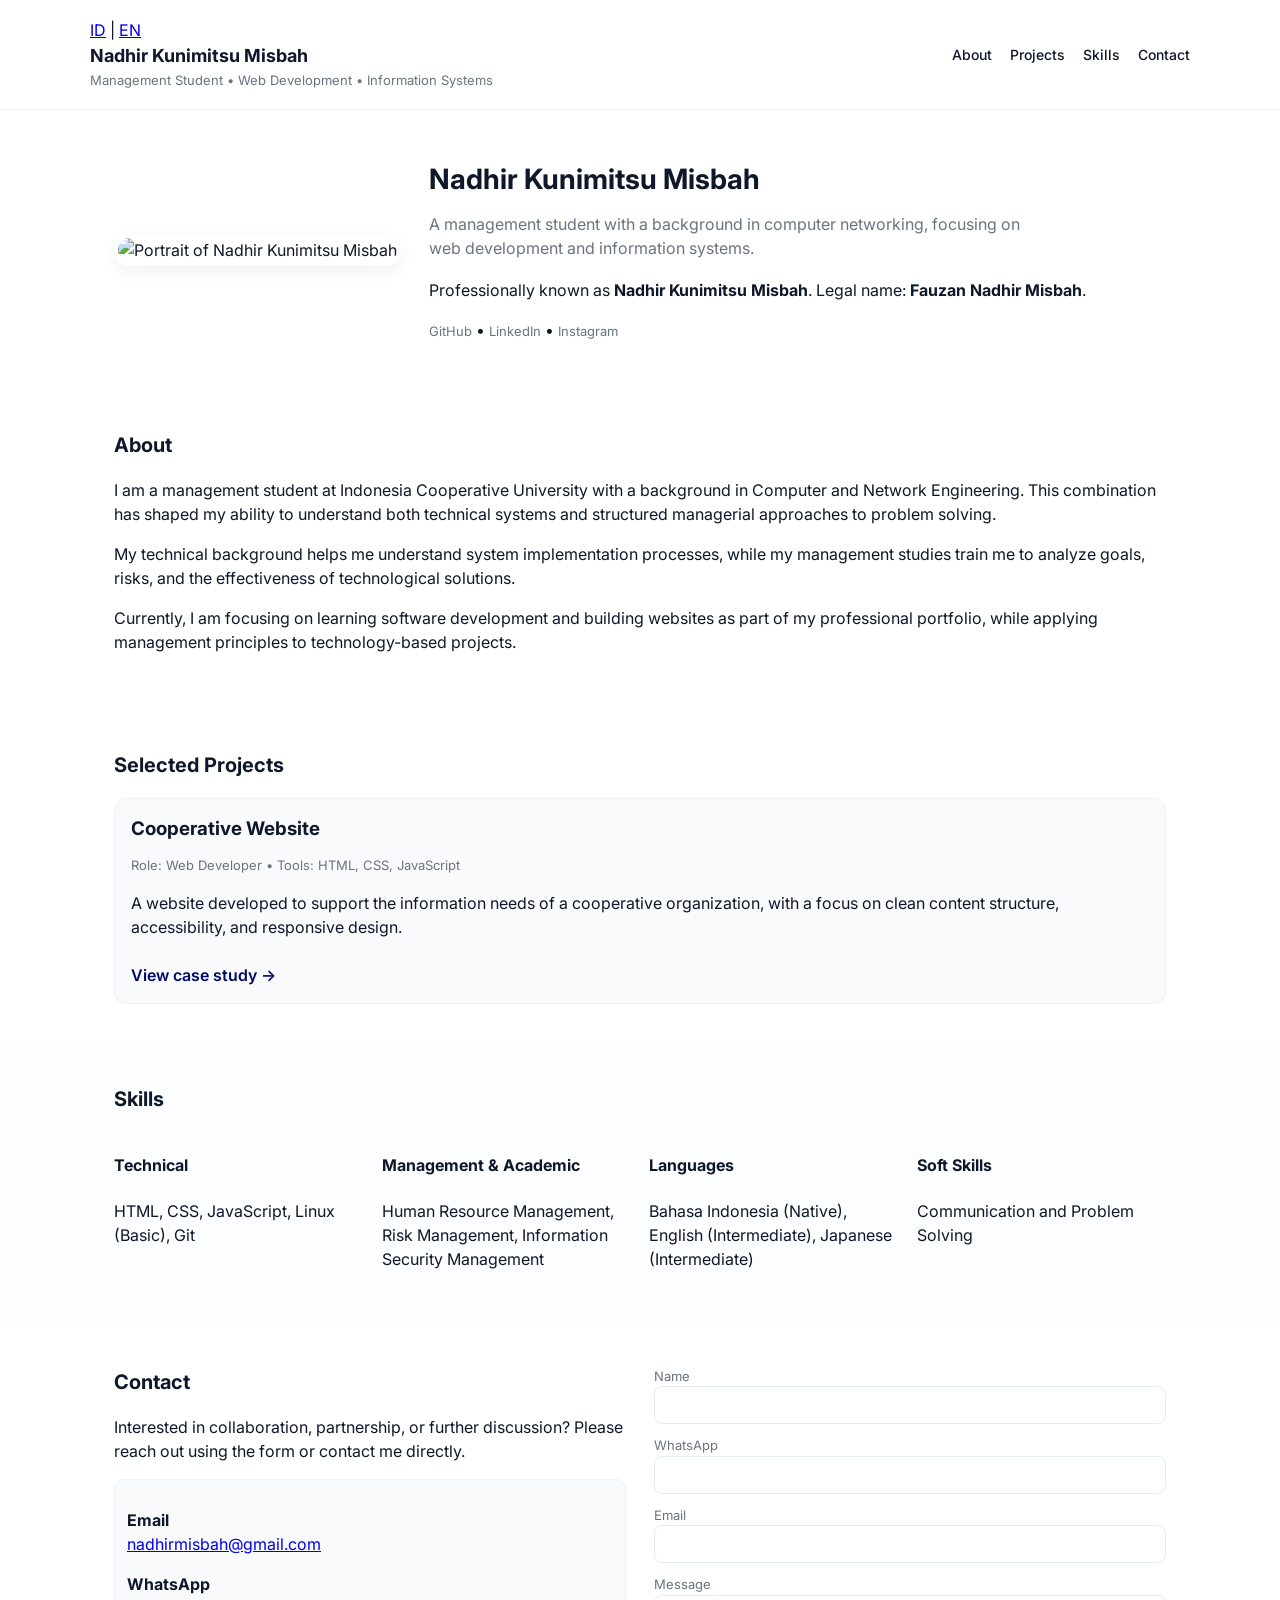
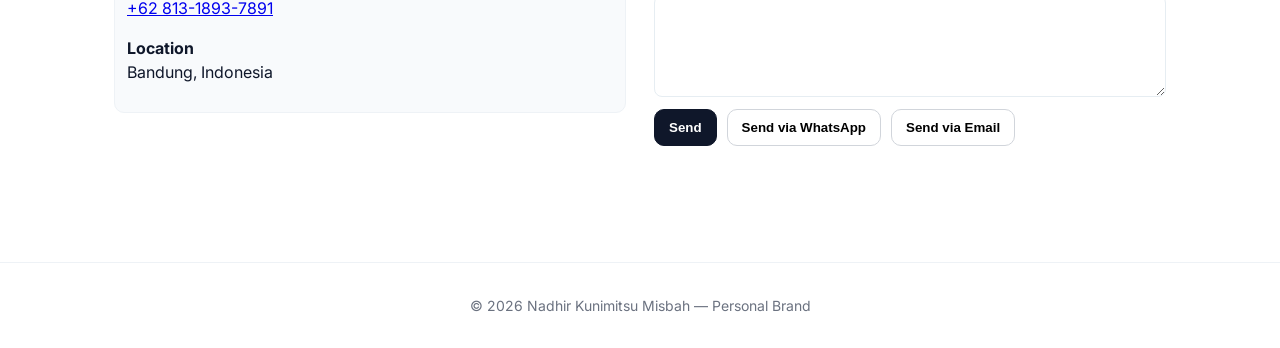
==== index-en.html @ 21fc48c5 "Initial portfolio website Add basic HTML, CSS, and JavaScript files for personal portfolio website." ====
<!doctype html>
<html lang="en">

<head>
  <meta charset="utf-8" />
  <meta name="viewport" content="width=device-width, initial-scale=1" />

  <title>Nadhir Kunimitsu Misbah | Management Student & Web Development</title>

  <!-- SEO -->
  <meta name="description"
    content="Portfolio of Nadhir Kunimitsu Misbah, a management student with a background in computer networking, focusing on web development and information systems.">

  <!-- Open Graph -->
  <meta property="og:title" content="Nadhir Kunimitsu Misbah — Web Development & Management">
  <meta property="og:description"
    content="Portfolio of a management student with a background in computer networking, focusing on web development and organizational digitalization.">
  <meta property="og:type" content="website">
  <meta property="og:url" content="https://portofolionadhirkunimitsumisbah.netlify.app/index-en.html">
  <meta property="og:image" content="https://portofolionadhirkunimitsumisbah.netlify.app/assets/profile.png">

  <!-- Font -->
  <link href="https://fonts.googleapis.com/css2?family=Inter:wght@300;400;600;700&display=swap" rel="stylesheet">

  <link rel="stylesheet" href="styles.css">
</head>

<body>

  <!-- HEADER -->
  <header class="site-header">
    <div class="container header-inner">
      <div class="brand">
        <div class="lang-switch">
          <a href="index.html">ID</a> | <a href="index-en.html">EN</a>
        </div>

        <div class="name">Nadhir Kunimitsu Misbah</div>
        <p class="role">Management Student • Web Development • Information Systems</p>
      </div>

      <button class="menu-toggle" aria-label="Toggle menu" aria-expanded="false">☰</button>

      <nav class="nav">
        <a href="#about">About</a>
        <a href="#projects">Projects</a>
        <a href="#skills">Skills</a>
        <a href="#contact">Contact</a>
      </nav>
    </div>
  </header>

  <main>

    <!-- HERO -->
    <section id="hero" class="hero">
      <div class="container hero-inner">
        <div class="hero-left">
          <img src="assets/profile.png"
            alt="Portrait of Nadhir Kunimitsu Misbah"
            class="profile-photo"
            width="220"
            height="220"
            loading="lazy">
        </div>

        <div class="hero-right">
          <h1>Nadhir Kunimitsu Misbah</h1>
          <p class="headline">
            A management student with a background in computer networking,
            focusing on web development and information systems.
          </p>
          <p>
            Professionally known as <strong>Nadhir Kunimitsu Misbah</strong>.
            Legal name: <strong>Fauzan Nadhir Misbah</strong>.
          </p>

          <div class="links">
            <a href="https://github.com/nadhirmisbah-cell" target="_blank" rel="noopener noreferrer">GitHub</a> •
            <a href="https://www.linkedin.com/in/nadhir-misbah-3932ab366" target="_blank" rel="noopener noreferrer">LinkedIn</a> •
            <a href="https://www.instagram.com/nadhir_dev" target="_blank" rel="noopener noreferrer">Instagram</a>
          </div>
        </div>
      </div>
    </section>

    <!-- ABOUT -->
    <section id="about" class="section">
      <div class="container">
        <h2>About</h2>

        <p>
          I am a management student at Indonesia Cooperative University
          with a background in Computer and Network Engineering.
          This combination has shaped my ability to understand both technical systems
          and structured managerial approaches to problem solving.
        </p>

        <p>
          My technical background helps me understand system implementation processes,
          while my management studies train me to analyze goals, risks,
          and the effectiveness of technological solutions.
        </p>

        <p>
          Currently, I am focusing on learning software development and building websites
          as part of my professional portfolio, while applying management principles
          to technology-based projects.
        </p>
      </div>
    </section>

    <!-- PROJECTS -->
    <section id="projects" class="section">
      <div class="container">
        <h2>Selected Projects</h2>

        <ul class="projects-grid">
          <li class="project-card">
            <h3>Cooperative Website</h3>
            <p class="muted">Role: Web Developer • Tools: HTML, CSS, JavaScript</p>
            <p>
              A website developed to support the information needs of a cooperative organization,
              with a focus on clean content structure, accessibility, and responsive design.
            </p>
            <a class="project-link" href="project-koperasi-en.html">View case study →</a>
          </li>
        </ul>

      </div>
    </section>

    <!-- SKILLS -->
    <section id="skills" class="section light">
      <div class="container">
        <h2>Skills</h2>

        <div class="skill-list">
          <div class="skill">
            <h4>Technical</h4>
            <p>HTML, CSS, JavaScript, Linux (Basic), Git</p>
          </div>

          <div class="skill">
            <h4>Management & Academic</h4>
            <p>Human Resource Management, Risk Management, Information Security Management</p>
          </div>

          <div class="skill">
            <h4>Languages</h4>
            <p>Bahasa Indonesia (Native), English (Intermediate), Japanese (Intermediate)</p>
          </div>

          <div class="skill">
            <h4>Soft Skills</h4>
            <p>Communication and Problem Solving</p>
          </div>
        </div>
      </div>
    </section>

    <!-- CONTACT -->
    <section id="contact" class="section">
      <div class="container contact-inner">
        <div class="contact-left">
          <h2>Contact</h2>
          <p>
            Interested in collaboration, partnership, or further discussion?
            Please reach out using the form or contact me directly.
          </p>

          <div class="contact-card">
            <p><strong>Email</strong><br>
              <a href="mailto:nadhirmisbah@gmail.com">nadhirmisbah@gmail.com</a>
            </p>
            <p><strong>WhatsApp</strong><br>
              <a href="https://wa.me/6281318937891">+62 813-1893-7891</a>
            </p>
            <p><strong>Location</strong><br>Bandung, Indonesia</p>
          </div>
        </div>

        <form class="contact-form" data-netlify="true" name="contact" method="POST" netlify-honeypot="bot-field">

          <input type="hidden" name="form-name" value="contact">
          <input type="hidden" name="subject" value="Contact from Portfolio">

          <label style="display:none">
            Don’t fill this out if you're human:
            <input name="bot-field">
          </label>

          <label>
            <span>Name</span>
            <input type="text" name="name" required>
          </label>

          <label>
            <span>WhatsApp</span>
            <input type="text" name="whatsapp" required>
          </label>

          <label>
            <span>Email</span>
            <input type="email" name="email" required>
          </label>

          <label>
            <span>Message</span>
            <textarea name="message" rows="5" required></textarea>
          </label>

          <div class="form-actions">
            <button type="submit" class="btn primary">Send</button>
            <button type="button" id="whatsappBtn" class="btn outline">Send via WhatsApp</button>
            <button type="button" id="mailtoBtn" class="btn outline">Send via Email</button>
          </div>

          <p id="formStatus" class="form-status" aria-live="polite"></p>
        </form>
      </div>
    </section>

  </main>

  <!-- FOOTER -->
  <footer class="site-footer">
    <div class="container">
      <p>© <span id="year"></span> Nadhir Kunimitsu Misbah — Personal Brand</p>
    </div>
  </footer>

  <script src="script.js"></script>
</body>

</html>
---- styles.css ----
/* =========================
   ROOT & RESET
========================= */
:root {
  --bg: #ffffff;
  --text: #0f172a;
  --muted: #6b7280;
  --accent: #000967;
  --card: #f8fafc;
  --radius: 12px;
  --max-width: 1100px;
  --container-pad: 24px;
  color-scheme: light;
}

* {
  box-sizing: border-box;
}

html,
body {
  margin: 0;
  padding: 0;
  background: var(--bg);
  color: var(--text);
  line-height: 1.5;
}

body {
  font-family: "Inter", system-ui, -apple-system, "Segoe UI", Roboto, Arial, sans-serif;
}

/* =========================
   LAYOUT
========================= */
.container {
  max-width: var(--max-width);
  margin: 0 auto;
  padding: 0 var(--container-pad);
}

/* =========================
   HEADER & NAV
========================= */
.site-header {
  border-bottom: 1px solid #eef2f6;
}

.header-inner {
  display: flex;
  align-items: center;
  justify-content: space-between;
  padding: 18px 0;
}

.brand .name {
  margin: 0;
  font-size: 18px;
  font-weight: 700;
}

.brand .role {
  margin: 2px 0 0;
  font-size: 13px;
  color: var(--muted);
}

.menu-toggle {
  display: none;
  background: none;
  border: none;
  font-size: 26px;
  cursor: pointer;
}

.nav {
  display: flex;
  gap: 18px;
}

.nav a {
  text-decoration: none;
  color: var(--text);
  font-size: 14px;
  font-weight: 500;
}

.nav a:hover {
  color: var(--accent);
}

/* =========================
   HERO
========================= */
.hero {
  padding: 48px 0;
}

.hero-inner {
  display: flex;
  gap: 28px;
  align-items: center;
}

.profile-photo {
  width: 220px;
  height: 220px;
  border-radius: 999px;
  object-fit: cover;
  border: 4px solid #fff;
  box-shadow: 0 6px 18px rgba(2, 6, 23, 0.06);
}

.hero-right h1 {
  margin: 0;
  font-size: 28px;
}

.headline {
  margin: 12px 0 18px;
  max-width: 60ch;
  color: var(--muted);
}

.links a {
  font-size: 13px;
  color: var(--muted);
  text-decoration: none;
}

.links a:hover {
  color: var(--accent);
}

/* =========================
   SECTIONS
========================= */
.section {
  padding: 40px 0;
}

.section.light {
  background: #fbfdfe;
}

.section h2 {
  margin: 0 0 18px;
  font-size: 20px;
}

/* =========================
   PROJECTS
========================= */
.projects-grid {
  list-style: none;
  padding: 0;
  margin: 0;
  display: grid;
  grid-template-columns: repeat(auto-fit, minmax(240px, 1fr));
  gap: 16px;
}

.project-card {
  background: var(--card);
  padding: 16px;
  border-radius: var(--radius);
  border: 1px solid #eef2f6;
}

.project-card h3 {
  margin: 0 0 6px;
}

.muted {
  font-size: 13px;
  color: var(--muted);
  margin-bottom: 8px;
}

.project-link {
  display: inline-block;
  margin-top: 8px;
  font-weight: 600;
  text-decoration: none;
  color: var(--accent);
}

/* =========================
   SKILLS
========================= */
.skill-list {
  display: flex;
  flex-wrap: wrap;
  gap: 18px;
}

.skill {
  flex: 1 1 240px;
}

/* =========================
   CONTACT
========================= */
.contact-inner {
  display: grid;
  grid-template-columns: 1fr 1fr;
  gap: 28px;
}

.contact-card {
  background: var(--card);
  padding: 12px;
  border-radius: 10px;
  border: 1px solid #eef2f6;
  margin-top: 12px;
}

.contact-form {
  display: flex;
  flex-direction: column;
  gap: 12px;
}

.contact-form label {
  display: flex;
  flex-direction: column;
  font-size: 13px;
  color: var(--muted);
}

.contact-form input,
.contact-form textarea {
  padding: 10px;
  border-radius: 8px;
  border: 1px solid #e6edf2;
  font-size: 14px;
}

.form-actions {
  display: flex;
  gap: 10px;
  flex-wrap: wrap;
}

.btn {
  padding: 10px 14px;
  border-radius: 10px;
  font-weight: 600;
  cursor: pointer;
}

.btn.primary {
  background: var(--text);
  color: #fff;
  border: 1px solid var(--text);
}

.btn.outline {
  background: transparent;
  border: 1px solid #d1d5db;
}

.form-status.success {
  color: #065f46;
}

.form-status.error {
  color: #b91c1c;
}

/* =========================
   FOOTER
========================= */
.site-footer {
  border-top: 1px solid #eef2f6;
  padding: 18px 0;
  margin-top: 32px;
  text-align: center;
  font-size: 14px;
  color: var(--muted);
}

/* =========================
   ACCESSIBILITY
========================= */
a:focus,
button:focus,
input:focus,
textarea:focus {
  outline: 2px solid var(--accent);
  outline-offset: 2px;
}

/* =========================
   RESPONSIVE
========================= */
@media (max-width: 860px) {
  .menu-toggle {
    display: block;
  }

  .nav {
    display: none;
    flex-direction: column;
    gap: 12px;
    margin-top: 14px;
  }

  .nav.active {
    display: flex;
  }

  .hero-inner {
    flex-direction: column;
    text-align: center;
  }

  .profile-photo {
    width: 160px;
    height: 160px;
  }

  .contact-inner {
    grid-template-columns: 1fr;
  }

  .form-actions {
    flex-direction: column;
  }

  .btn {
    width: 100%;
  }
}
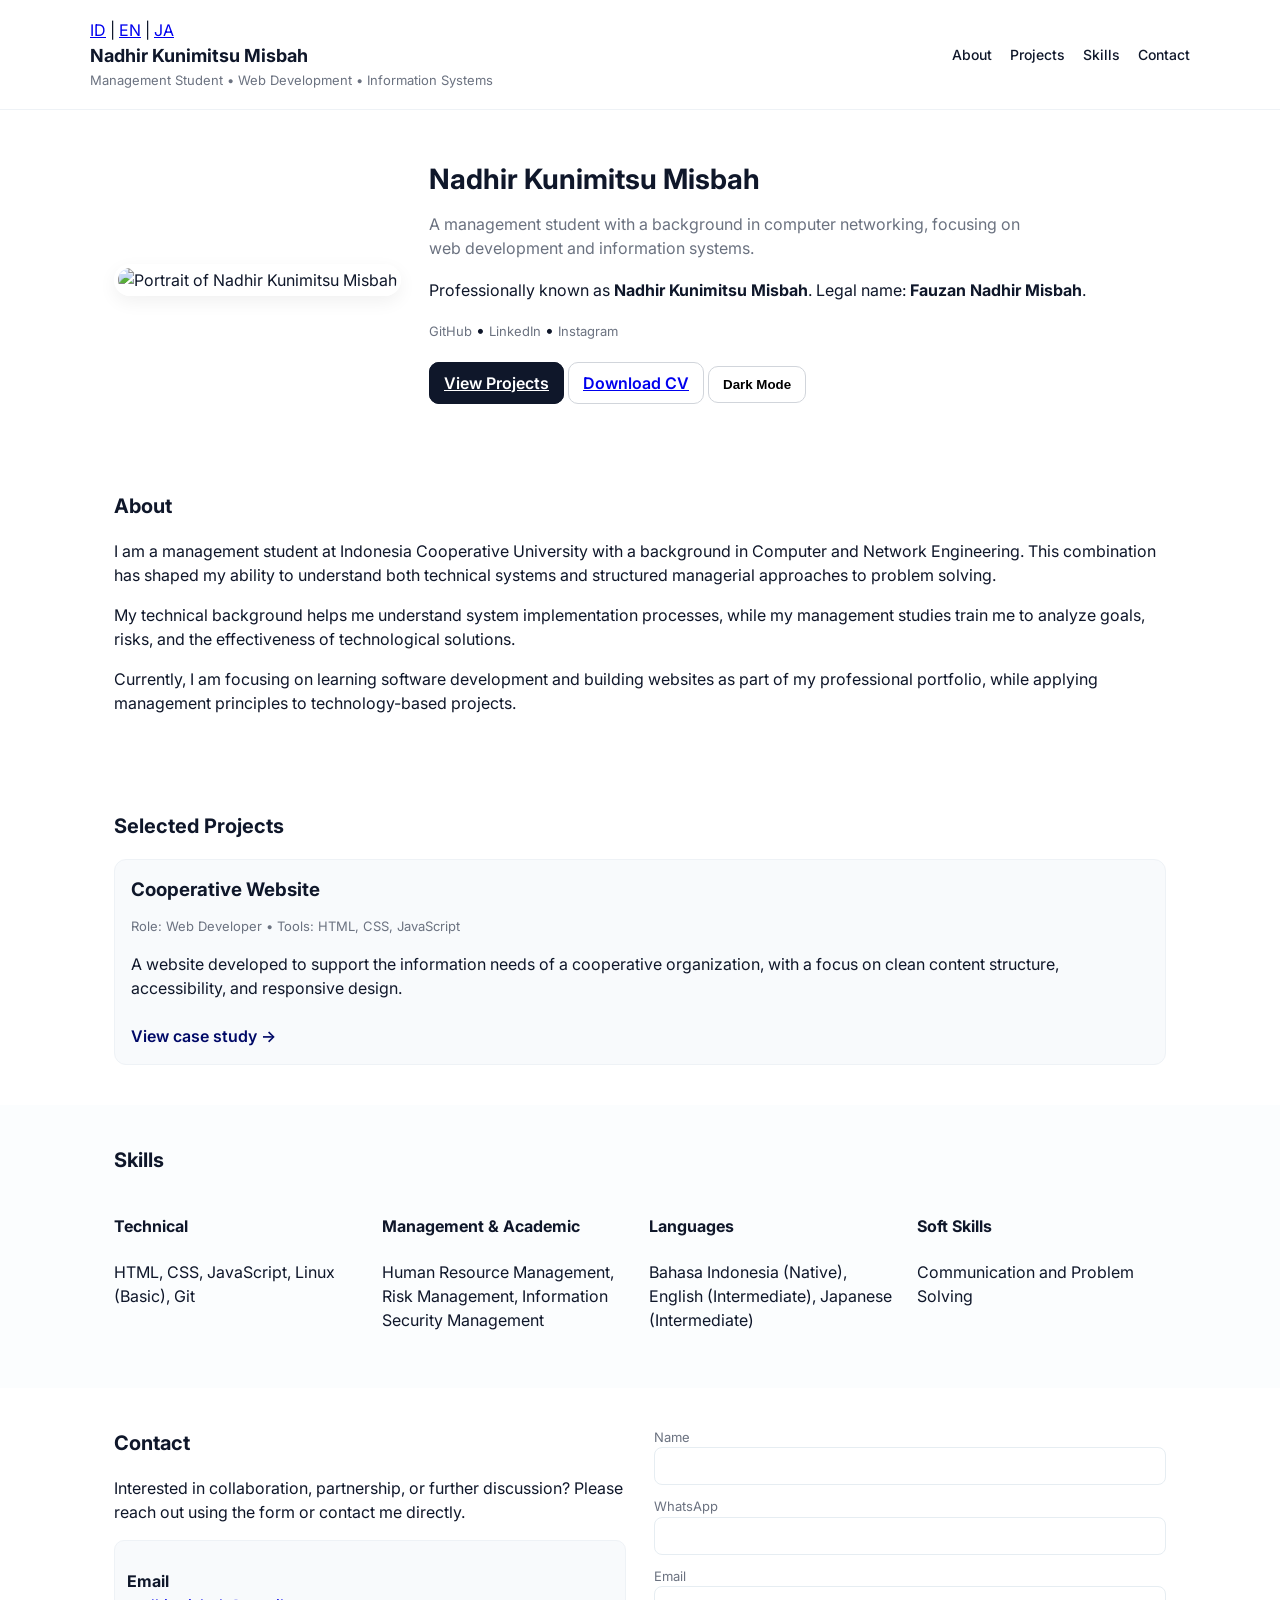
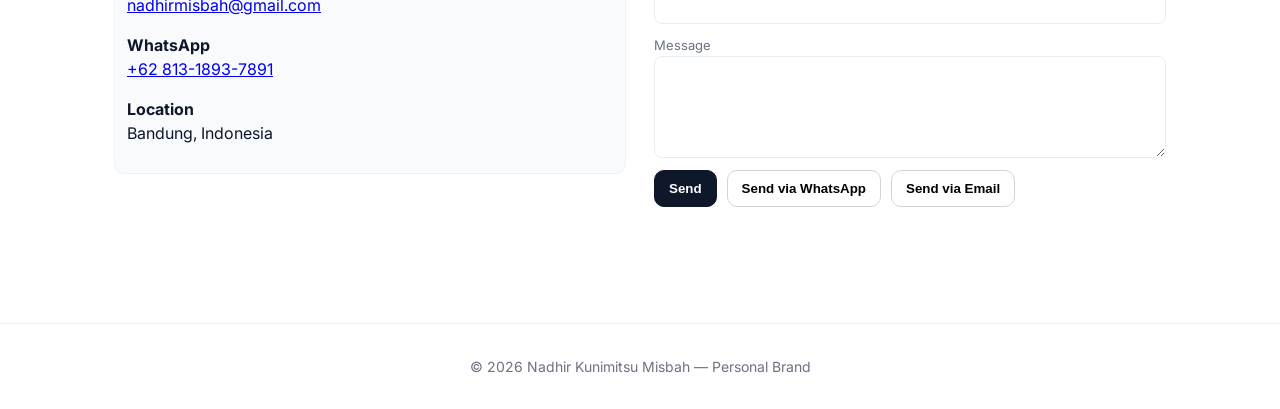
==== commit a054be10: "Enhance index-en.html with new features Added links for Japanese language option, CV download, and d" ====
--- a/index-en.html
+++ b/index-en.html
@@ -8,8 +8,7 @@
   <title>Nadhir Kunimitsu Misbah | Management Student & Web Development</title>
 
   <!-- SEO -->
-  <meta name="description"
-    content="Portfolio of Nadhir Kunimitsu Misbah, a management student with a background in computer networking, focusing on web development and information systems.">
+  <meta name="description" content="Portfolio of Nadhir Kunimitsu Misbah, a management student with a background in computer networking, focusing on web development and information systems.">
 
   <!-- Open Graph -->
   <meta property="og:title" content="Nadhir Kunimitsu Misbah — Web Development & Management">
@@ -32,7 +31,7 @@
     <div class="container header-inner">
       <div class="brand">
         <div class="lang-switch">
-          <a href="index.html">ID</a> | <a href="index-en.html">EN</a>
+          <a href="index.html">ID</a> | <a href="index-en.html">EN</a> | <a href="index-ja.html">JA</a>
         </div>
 
         <div class="name">Nadhir Kunimitsu Misbah</div>
@@ -56,7 +55,7 @@
     <section id="hero" class="hero">
       <div class="container hero-inner">
         <div class="hero-left">
-          <img src="assets/profile.png"
+          <img src="assets/img.jpg"
             alt="Portrait of Nadhir Kunimitsu Misbah"
             class="profile-photo"
             width="220"
@@ -79,6 +78,12 @@
             <a href="https://github.com/nadhirmisbah-cell" target="_blank" rel="noopener noreferrer">GitHub</a> •
             <a href="https://www.linkedin.com/in/nadhir-misbah-3932ab366" target="_blank" rel="noopener noreferrer">LinkedIn</a> •
             <a href="https://www.instagram.com/nadhir_dev" target="_blank" rel="noopener noreferrer">Instagram</a>
+          </div>
+
+          <div style="margin-top:24px;">
+            <a href="#projects" class="btn primary">View Projects</a>
+            <a href="assets/Fauzan-Nadhir-Misbah-CV.pdf" class="btn outline" download>Download CV</a>
+            <button id="darkToggle" class="btn outline">Dark Mode</button>
           </div>
         </div>
       </div>
